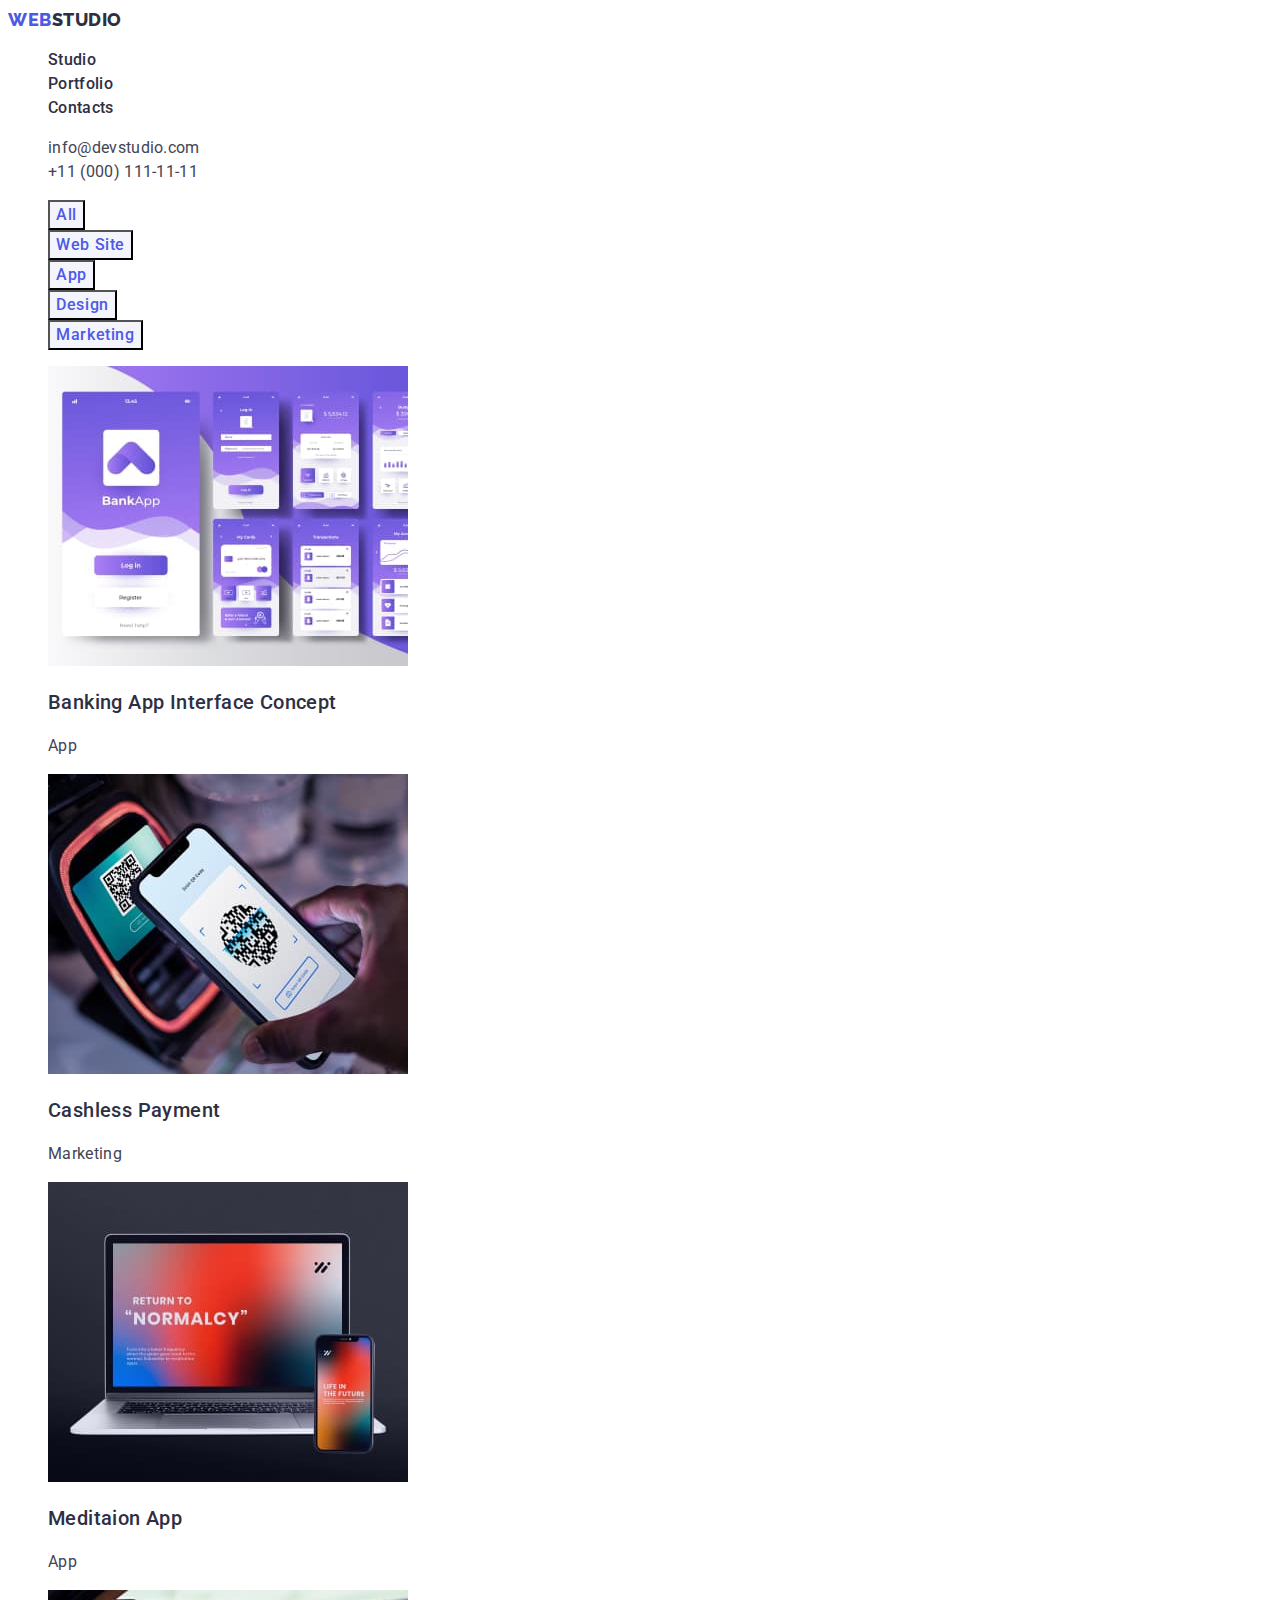
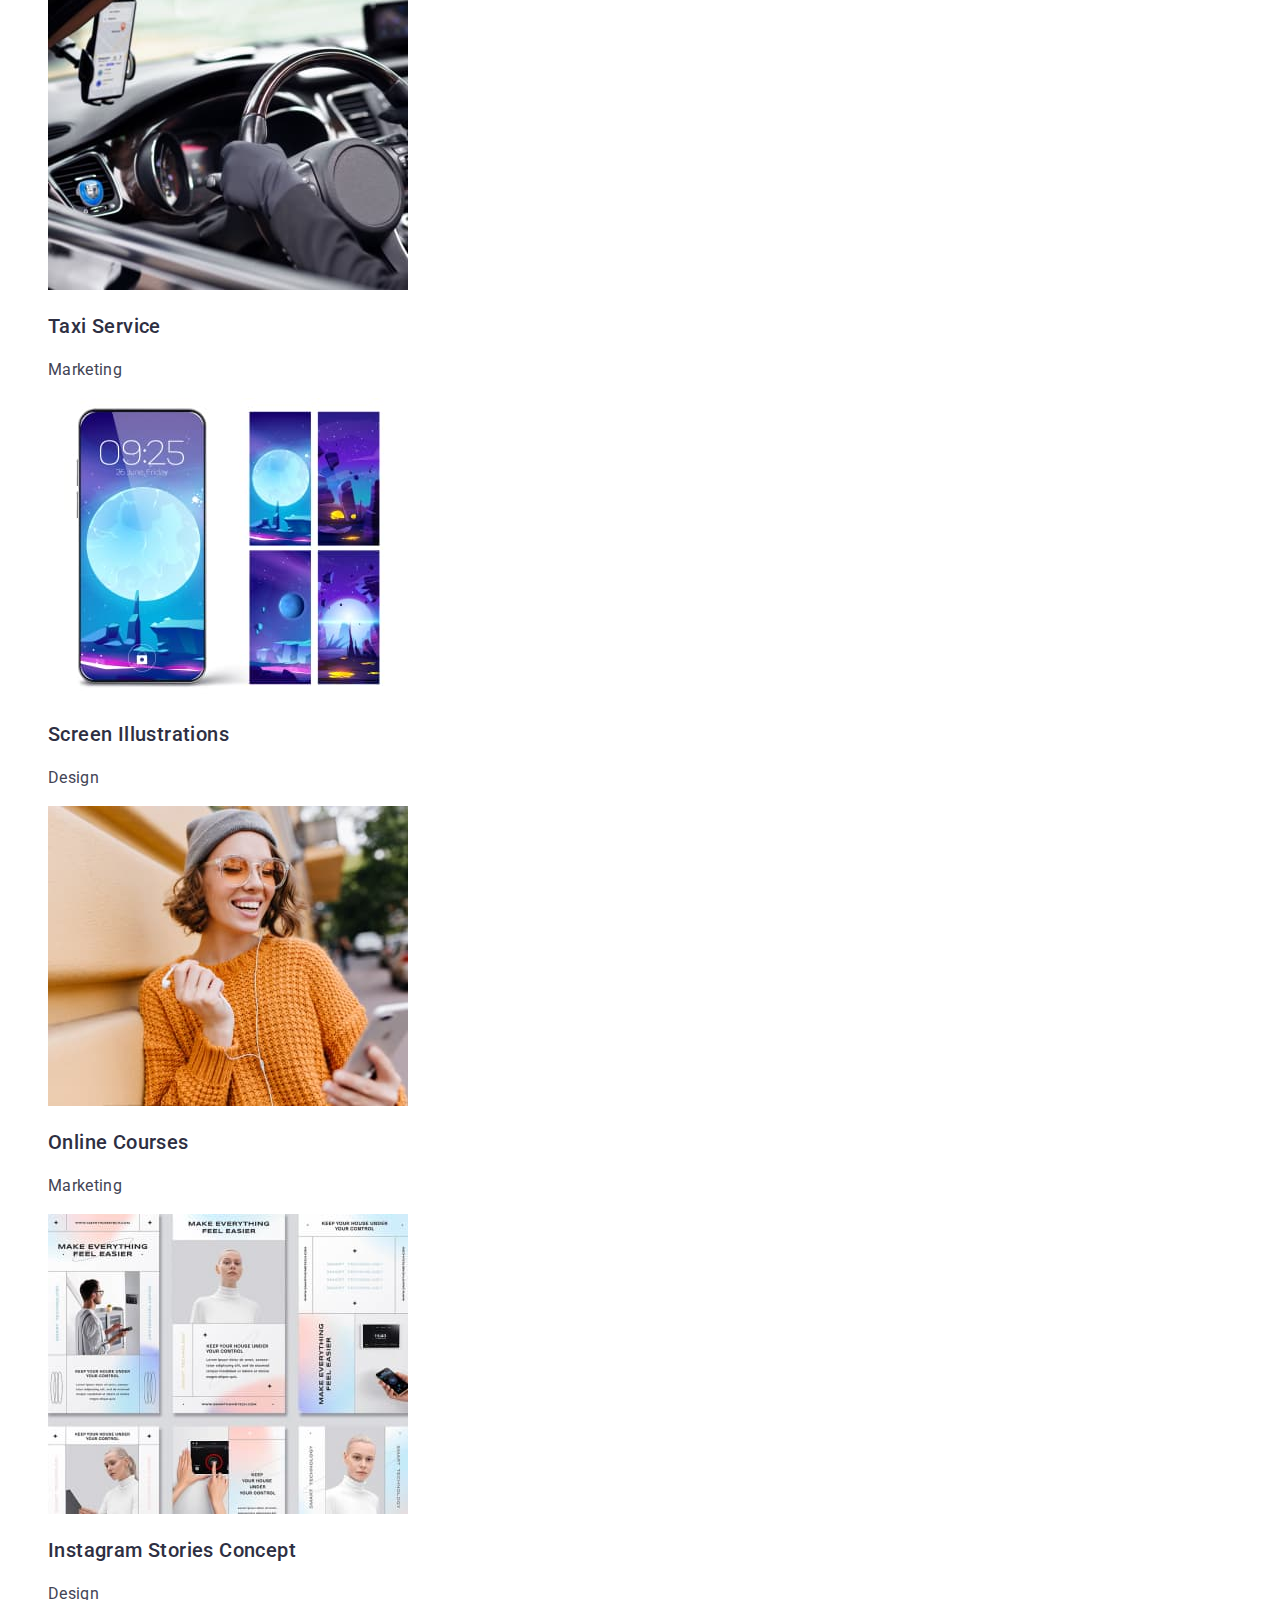
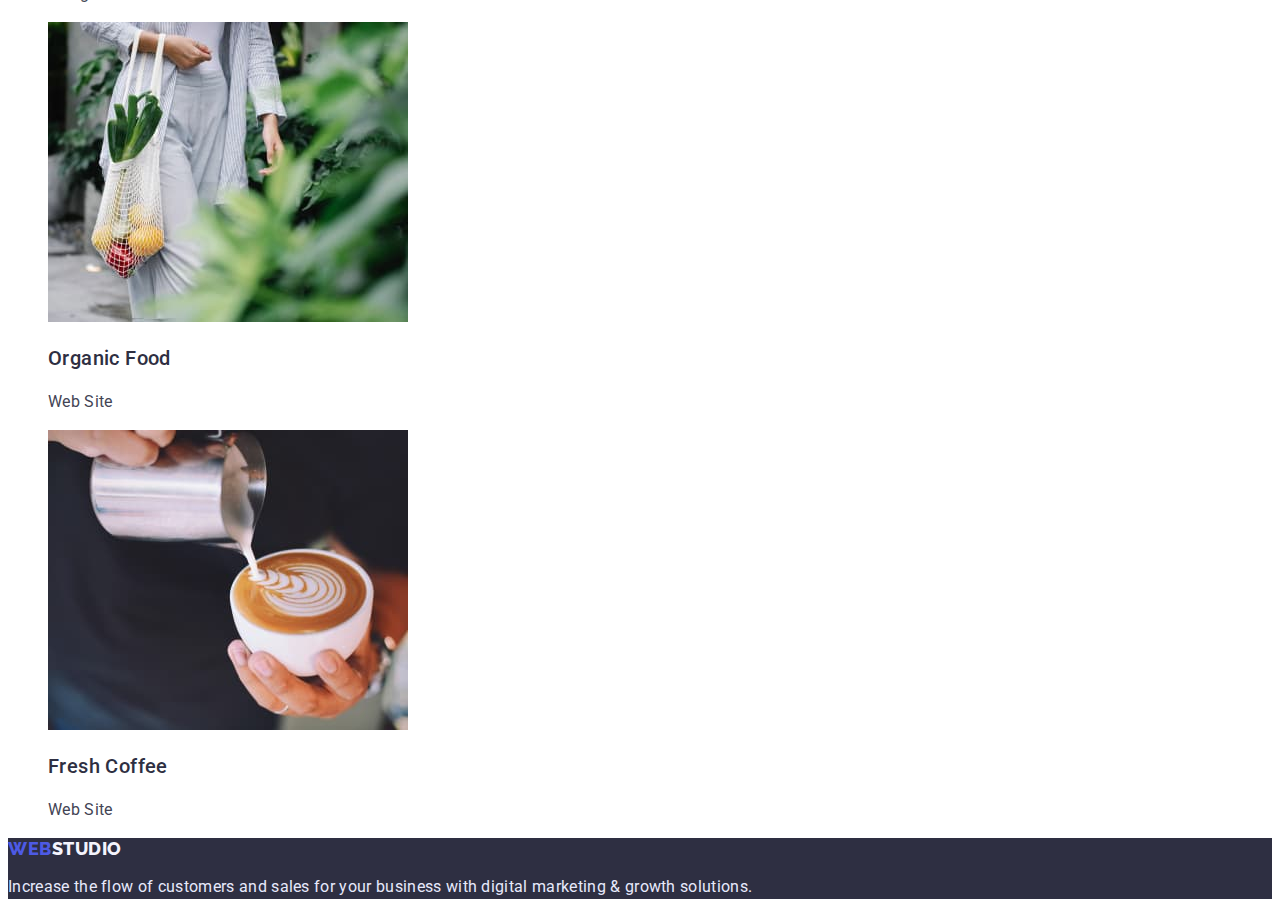
==== portfolio.html @ 7d14fdac "Initial commit" ====
<!DOCTYPE html>
<html lang="en">
  <head>
    <meta charset="UTF-8" />
    <meta http-equiv="X-UA-Compatible" content="IE=edge" />
    <meta name="viewport" content="width=device-width, initial-scale=1.0" />
    <title>Portfolio</title>
    <link rel="preconnect" href="https://fonts.googleapis.com" />
    <link rel="preconnect" href="https://fonts.gstatic.com" crossorigin />
    <link
      href="https://fonts.googleapis.com/css2?family=Raleway:wght@800&family=Roboto:wght@400;500;700&display=swap"
      rel="stylesheet"
    />
    <link rel="stylesheet" href="./css/styles.css" />
  </head>
  <body>
    <header class="header">
      <nav class="header-navigation">
        <a href="./index.html" class="header-logo link">
          Web <span>Studio</span></a
        >
        <ul class="header-list list">
          <li class="header-item">
            <a href="index.html" class="header-link link">Studio</a>
          </li>
          <li class="header-item">
            <a href="portfolio.html" class="header-link link">Portfolio</a>
          </li>
          <li class="header-item">
            <a href="" class="header-link link">Contacts</a>
          </li>
        </ul>
      </nav>
      <address class="header-addres">
        <ul class="header-list list">
          <li>
            <a href="mailto:info@devstudio.com" class="header-mail link"
              >info@devstudio.com</a
            >
          </li>
          <li>
            <a href="tel:+110001111111" class="header-tel link"
              >+11 (000) 111-11-11</a
            >
          </li>
        </ul>
      </address>
    </header>
    <main>
      <!-- Portfolio Section first -->
      <section class="portfolio-section-first">
        <h1 class="portfolio-menu visually-hidden">Menu</h1>
        <ul class="portfolio-section-first-list list">
          <li><button type="button" class="portfolio-btn">All</button></li>
          <li><button type="button" class="portfolio-btn">Web Site</button></li>
          <li><button type="button" class="portfolio-btn">App</button></li>
          <li><button type="button" class="portfolio-btn">Design</button></li>
          <li>
            <button type="button" class="portfolio-btn">Marketing</button>
          </li>
        </ul>
        <ul class="portfolio-section-second-lisst list">
          <li class="portfolio-section-second-item">
            <a href="" class="portfolio-section-second-link link"
              ><img src="./images/portfolio1.jpg" alt="Sample" width="360" />
              <h3 class="portfolio-section-second-heading">
                Banking App Interface Concept
              </h3>
              <p class="portfolio-section-second-text">App</p>
            </a>
          </li>
          <li class="portfolio-section-second-item">
            <a href="" class="portfolio-section-second-link link"
              ><img src="./images/portfolio2.jpg" alt="Sample" width="360" />
              <h3 class="portfolio-section-second-heading">Cashless Payment</h3>
              <p class="portfolio-section-second-text">Marketing</p>
            </a>
          </li>
          <li class="portfolio-section-second-item">
            <a href="" class="portfolio-section-second-link link"
              ><img src="./images/portfolio3.jpg" alt="Sample" width="360" />
              <h3 class="portfolio-section-second-heading">Meditaion App</h3>
              <p class="portfolio-section-second-text">App</p>
            </a>
          </li>
          <li class="portfolio-section-second-item">
            <a href="" class="portfolio-section-second-link link"
              ><img src="./images/portfolio4.jpg" alt="Sample" width="360" />
              <h3 class="portfolio-section-second-heading">Taxi Service</h3>
              <p class="portfolio-section-second-text">Marketing</p>
            </a>
          </li>
          <li class="portfolio-section-second-item">
            <a href="" class="portfolio-section-second-link link"
              ><img src="./images/portfolio5.jpg" alt="Sample" width="360" />
              <h3 class="portfolio-section-second-heading">
                Screen Illustrations
              </h3>
              <p class="portfolio-section-second-text">Design</p>
            </a>
          </li>
          <li class="portfolio-section-second-item">
            <a href="" class="portfolio-section-second-link link"
              ><img src="./images/portfolio6.jpg" alt="Sample" width="360" />
              <h3 class="portfolio-section-second-heading">Online Courses</h3>
              <p class="portfolio-section-second-text">Marketing</p>
            </a>
          </li>
          <li class="portfolio-section-second-item">
            <a href="" class="portfolio-section-second-link link"
              ><img src="./images/portfolio7.jpg" alt="Sample" width="360" />
              <h3 class="portfolio-section-second-heading">
                Instagram Stories Concept
              </h3>
              <p class="portfolio-section-second-text">Design</p>
            </a>
          </li>
          <li class="portfolio-section-second-item">
            <a href="" class="portfolio-section-second-link link"
              ><img src="./images/portfolio8.jpg" alt="Sample" width="360" />
              <h3 class="portfolio-section-second-heading">Organic Food</h3>
              <p class="portfolio-section-second-text">Web Site</p>
            </a>
          </li>
          <li class="portfolio-section-second-item">
            <a href="" class="portfolio-section-second-link link"
              ><img src="./images/portfolio9.jpg" alt="Sample" width="360" />
              <h3 class="portfolio-section-second-heading">Fresh Coffee</h3>
              <p class="portfolio-section-second-text">Web Site</p>
            </a>
          </li>
        </ul>
      </section>
    </main>
    <footer class="footer">
      <a href="./index.html" class="footer-logo link"
        >Web <span>Studio</span></a
      >
      <p class="footer-text">
        Increase the flow of customers and sales for your business with digital
        marketing & growth solutions.
      </p>
    </footer>
  </body>
</html>
---- css/styles.css ----
:root {
  --main-title-color: #fff;
  --secondary-title-color: #2e2f42;
  --main-text-color: #434455;
  --main-backgrounds-color: #2e2f42;
  --secondary-backgrounds-color: #f4f4fd;
}

body {
  font-family: "Roboto", sans-serif;
  background-color: #ffffff;
  color: #2e2f42;
}

.list {
  list-style: none;
}

.link {
  text-decoration: none;
}

.visually-hidden {
  position: absolute;
  width: 1px;
  height: 1px;
  margin: -1px;
  border: 0;
  padding: 0;

  white-space: nowrap;
  clip-path: inset(100%);
  clip: rect(0 0 0 0);
  overflow: hidden;
}
/* Header */
.header-logo {
  font-family: "Raleway", sans-serif;
  font-style: normal;
  font-weight: 800;
  font-size: 18px;
  line-height: 1.33;
  display: flex;
  align-items: center;
  letter-spacing: 0.03em;
  text-transform: uppercase;
  color: #4d5ae5;
}
.header-logo span {
  color: #2e2f42;
}
.header-link {
  font-weight: 500;
  font-size: 16px;
  line-height: 1.5;
  letter-spacing: 0.02em;
  color: #2e2f42;
}
.header-link:hover,
.header-link:focus {
  color: #4d5ae5;
}

.header-mail {
  font-style: normal;
  font-weight: 400;
  font-size: 16px;
  line-height: 1.5;
  letter-spacing: 0.02em;
  color: #434455;
}
.header-tel {
  font-style: normal;
  font-weight: 400;
  font-size: 16px;
  line-height: 1.5;
  letter-spacing: 0.02em;
  color: #434455;
}

.header-mail:hover,
.header-mail:focus {
  color: #4d5ae5;
}

.header-tel:hover,
.header-tel:focus {
  color: #4d5ae5;
}

/* Header */

/* Hero section */
.hero {
  background: var(--main-backgrounds-color);
}
.hero-title {
  font-size: 56px;
  line-height: 1.07;
  letter-spacing: 0.02em;
  color: var(--main-title-color);
}
.hero-btn {
  font-family: inherit;
  font-weight: 500;
  font-size: 16px;
  line-height: 1.5;
  display: flex;
  align-items: center;
  letter-spacing: 0.04em;
  color: #ffffff;
  background: #4d5ae5;
  cursor: pointer;
}

.hero-btn:hover,
.hero-btn:focus {
  color: #4d5ae5;
  background: #f4f4fd;
}
/* Hero section */

/* Section first */
.section-first-heading {
  font-weight: 500;
  font-size: 20px;
  line-height: 1.2;
  letter-spacing: 0.02em;
  color: var(--secondary-title-color);
}
.section-first-text {
  font-weight: 400;
  font-size: 16px;
  line-height: 1.2;
  letter-spacing: 0.02em;
  color: var(--main-text-color);
}

/* Section-first */

/* Section second */
.section-second-tittle {
  font-size: 36px;
  line-height: 1.11;
  letter-spacing: 0.02em;
  text-transform: capitalize;
  color: var(--secondary-title-color);
}

/* Section second */

/* Section third */
.section-third {
  background: var(--secondary-backgrounds-color);
}
.section-third-tittle {
  font-size: 36px;
  line-height: 1.11;
  letter-spacing: 0.02em;
  text-transform: capitalize;
  color: var(--secondary-title-color);
}

.section-third-heading {
  font-weight: 500;
  font-size: 20px;
  line-height: 1.2;
  letter-spacing: 0.02em;
}
.section-third-text {
  font-weight: 400;
  font-size: 16px;
  line-height: 1.5;
  letter-spacing: 0.02em;
  color: var(--main-text-color);
}
/* Section third */

/* footer */
.footer {
  background: #2e2f42;
}
.footer-logo {
  font-family: "Raleway", sans-serif;
  font-weight: 800;
  font-size: 18px;
  line-height: 1.17;
  display: flex;
  align-items: center;
  letter-spacing: 0.03em;
  text-transform: uppercase;
  color: #4d5ae5;
}
.footer-logo span {
  color: #f4f4fd;
}
.footer-text {
  font-weight: 400;
  font-size: 16px;
  line-height: 1.5;
  letter-spacing: 0.02em;
  color: #e7e9fc;
}
/* footer */

/* Portfolio */

/*  Prt Section 1 */
.portfolio-btn {
  font-family: inherit;
  font-style: normal;
  font-weight: 500;
  font-size: 16px;
  line-height: 1.5;
  display: flex;
  align-items: center;
  text-align: center;
  letter-spacing: 0.04em;
  color: #4d5ae5;
  background: #f4f4fd;
  cursor: pointer;
}

.portfolio-btn:hover,
.portfolio-btn:focus {
  background-color: #4d5ae5;
  color: #ffffff;
}

/* Prt Section second */
.portfolio-section-second-heading {
  font-weight: 500;
  font-size: 20px;
  line-height: 1.2;
  letter-spacing: 0.02em;
  color: var(--secondary-title-color);
}
.portfolio-section-second-text {
  font-weight: 400;
  font-size: 16px;
  line-height: 1.5;
  letter-spacing: 0.02em;
  color: var(--main-text-color);
}
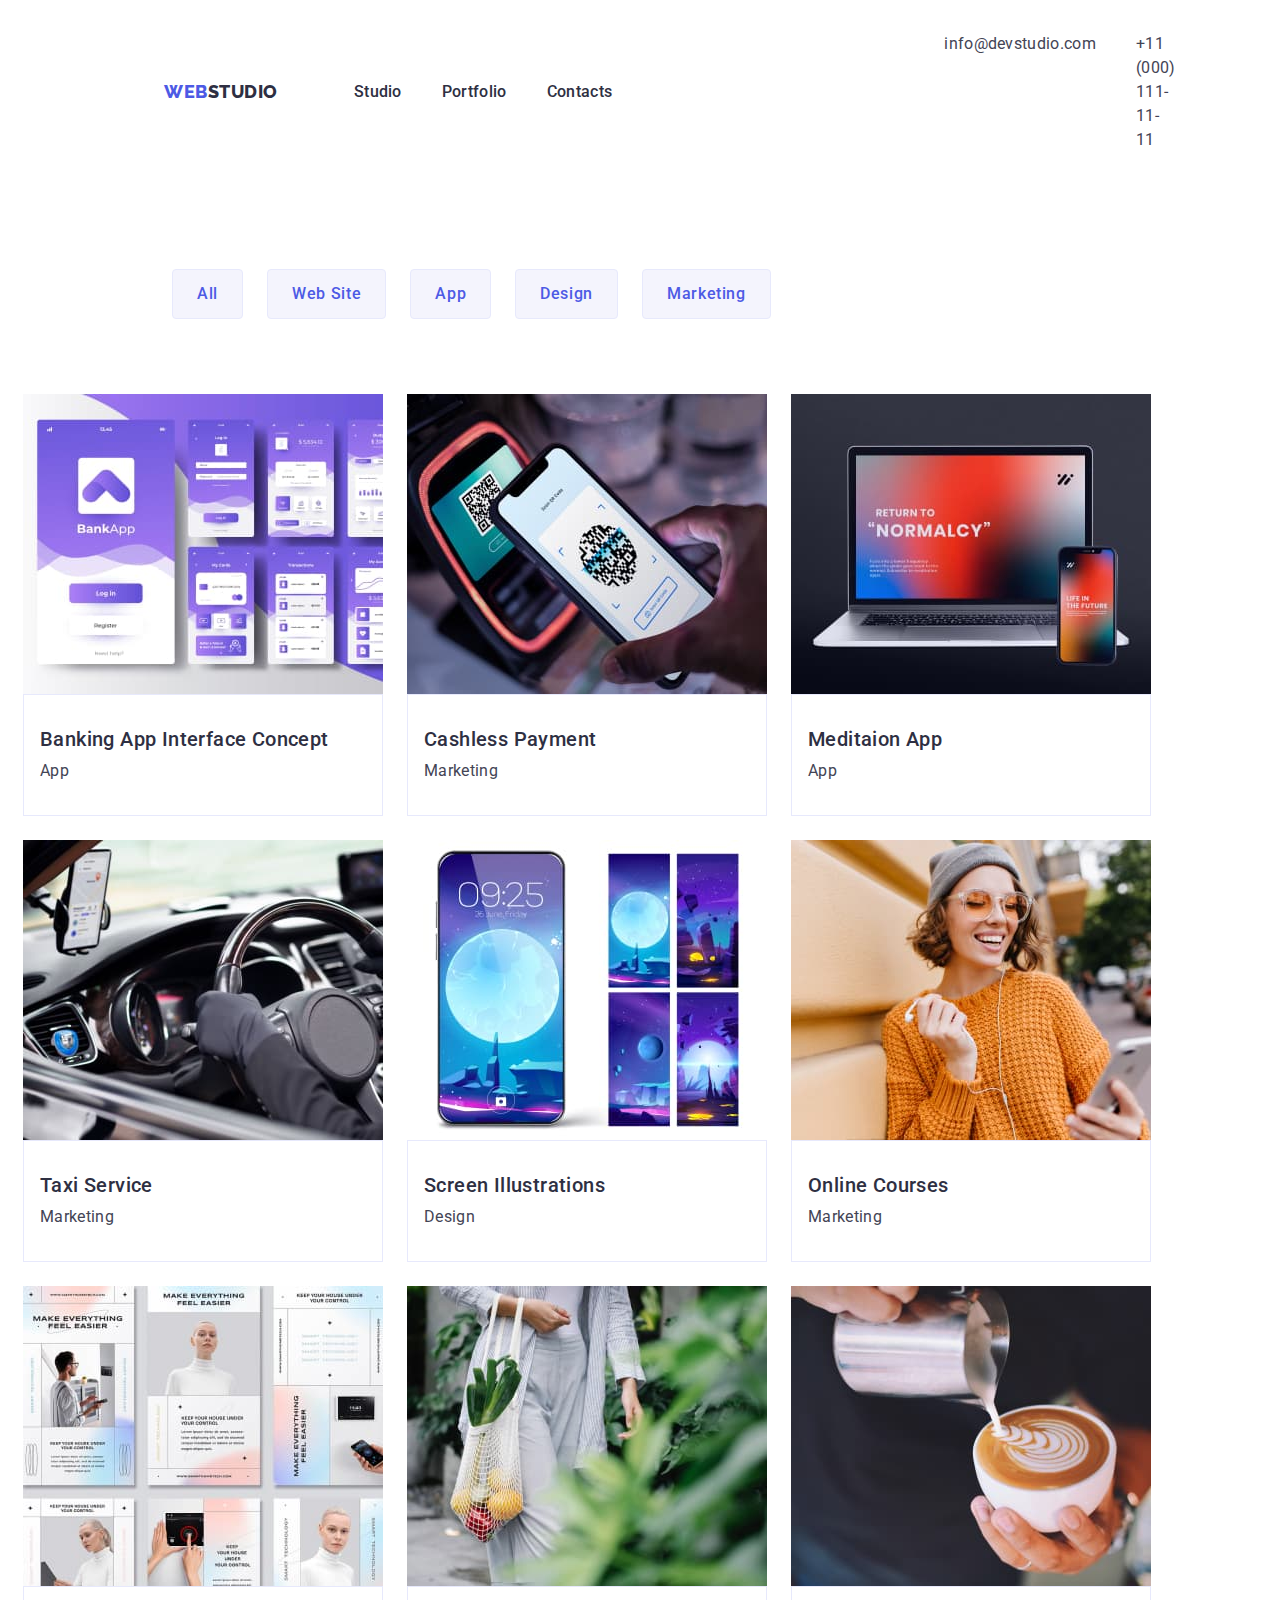
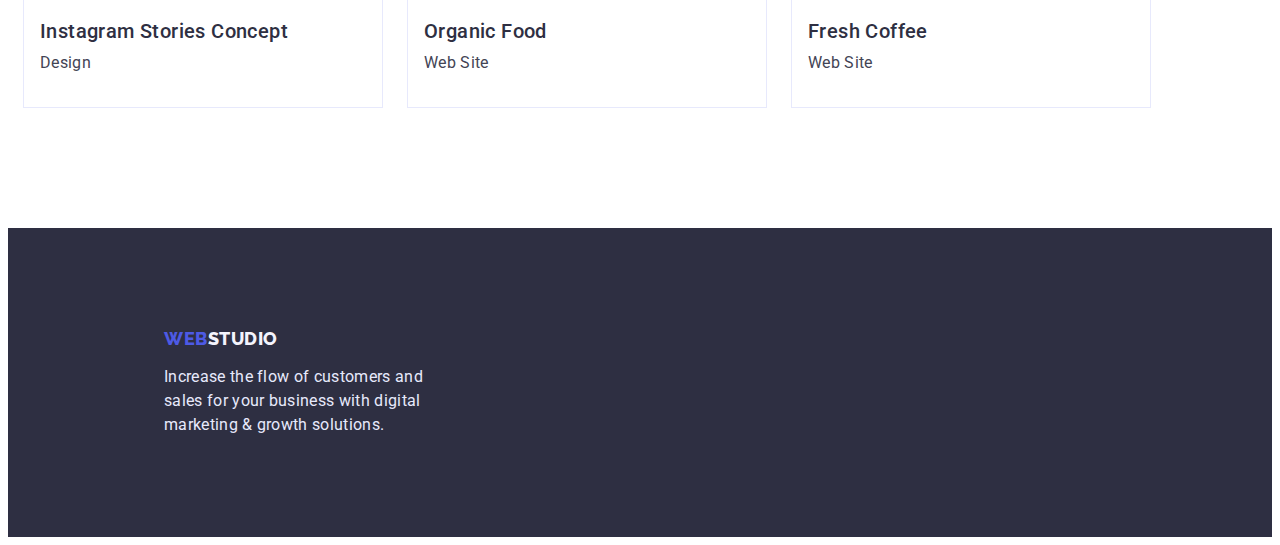
==== commit 2ca5fc7b: "upd" ====
--- a/portfolio.html
+++ b/portfolio.html
@@ -15,131 +15,211 @@
   </head>
   <body>
     <header class="header">
-      <nav class="header-navigation">
-        <a href="./index.html" class="header-logo link">
-          Web <span>Studio</span></a
-        >
-        <ul class="header-list list">
-          <li class="header-item">
-            <a href="index.html" class="header-link link">Studio</a>
-          </li>
-          <li class="header-item">
-            <a href="portfolio.html" class="header-link link">Portfolio</a>
-          </li>
-          <li class="header-item">
-            <a href="" class="header-link link">Contacts</a>
-          </li>
-        </ul>
-      </nav>
-      <address class="header-addres">
-        <ul class="header-list list">
-          <li>
-            <a href="mailto:info@devstudio.com" class="header-mail link"
-              >info@devstudio.com</a
-            >
-          </li>
-          <li>
-            <a href="tel:+110001111111" class="header-tel link"
-              >+11 (000) 111-11-11</a
-            >
-          </li>
-        </ul>
-      </address>
+      <div class="container header-container">
+        <nav class="header-navigation">
+          <a href="./index.html" class="header-logo link">
+            Web <span>Studio</span></a
+          >
+          <ul class="header-list list">
+            <li class="header-item">
+              <a href="index.html" class="header-link link">Studio</a>
+            </li>
+            <li class="header-item">
+              <a href="portfolio.html" class="header-link link">Portfolio</a>
+            </li>
+            <li class="header-item">
+              <a href="" class="header-link link">Contacts</a>
+            </li>
+          </ul>
+        </nav>
+        <address class="header-addres">
+          <ul class="header-list list">
+            <li>
+              <a href="mailto:info@devstudio.com" class="header-mail link"
+                >info@devstudio.com</a
+              >
+            </li>
+            <li>
+              <a href="tel:+110001111111" class="header-tel link"
+                >+11 (000) 111-11-11</a
+              >
+            </li>
+          </ul>
+        </address>
+      </div>
     </header>
     <main>
       <!-- Portfolio Section first -->
       <section class="portfolio-section-first">
-        <h1 class="portfolio-menu visually-hidden">Menu</h1>
-        <ul class="portfolio-section-first-list list">
-          <li><button type="button" class="portfolio-btn">All</button></li>
-          <li><button type="button" class="portfolio-btn">Web Site</button></li>
-          <li><button type="button" class="portfolio-btn">App</button></li>
-          <li><button type="button" class="portfolio-btn">Design</button></li>
-          <li>
-            <button type="button" class="portfolio-btn">Marketing</button>
-          </li>
-        </ul>
-        <ul class="portfolio-section-second-lisst list">
-          <li class="portfolio-section-second-item">
-            <a href="" class="portfolio-section-second-link link"
-              ><img src="./images/portfolio1.jpg" alt="Sample" width="360" />
-              <h3 class="portfolio-section-second-heading">
-                Banking App Interface Concept
-              </h3>
-              <p class="portfolio-section-second-text">App</p>
-            </a>
-          </li>
-          <li class="portfolio-section-second-item">
-            <a href="" class="portfolio-section-second-link link"
-              ><img src="./images/portfolio2.jpg" alt="Sample" width="360" />
-              <h3 class="portfolio-section-second-heading">Cashless Payment</h3>
-              <p class="portfolio-section-second-text">Marketing</p>
-            </a>
-          </li>
-          <li class="portfolio-section-second-item">
-            <a href="" class="portfolio-section-second-link link"
-              ><img src="./images/portfolio3.jpg" alt="Sample" width="360" />
-              <h3 class="portfolio-section-second-heading">Meditaion App</h3>
-              <p class="portfolio-section-second-text">App</p>
-            </a>
-          </li>
-          <li class="portfolio-section-second-item">
-            <a href="" class="portfolio-section-second-link link"
-              ><img src="./images/portfolio4.jpg" alt="Sample" width="360" />
-              <h3 class="portfolio-section-second-heading">Taxi Service</h3>
-              <p class="portfolio-section-second-text">Marketing</p>
-            </a>
-          </li>
-          <li class="portfolio-section-second-item">
-            <a href="" class="portfolio-section-second-link link"
-              ><img src="./images/portfolio5.jpg" alt="Sample" width="360" />
-              <h3 class="portfolio-section-second-heading">
-                Screen Illustrations
-              </h3>
-              <p class="portfolio-section-second-text">Design</p>
-            </a>
-          </li>
-          <li class="portfolio-section-second-item">
-            <a href="" class="portfolio-section-second-link link"
-              ><img src="./images/portfolio6.jpg" alt="Sample" width="360" />
-              <h3 class="portfolio-section-second-heading">Online Courses</h3>
-              <p class="portfolio-section-second-text">Marketing</p>
-            </a>
-          </li>
-          <li class="portfolio-section-second-item">
-            <a href="" class="portfolio-section-second-link link"
-              ><img src="./images/portfolio7.jpg" alt="Sample" width="360" />
-              <h3 class="portfolio-section-second-heading">
-                Instagram Stories Concept
-              </h3>
-              <p class="portfolio-section-second-text">Design</p>
-            </a>
-          </li>
-          <li class="portfolio-section-second-item">
-            <a href="" class="portfolio-section-second-link link"
-              ><img src="./images/portfolio8.jpg" alt="Sample" width="360" />
-              <h3 class="portfolio-section-second-heading">Organic Food</h3>
-              <p class="portfolio-section-second-text">Web Site</p>
-            </a>
-          </li>
-          <li class="portfolio-section-second-item">
-            <a href="" class="portfolio-section-second-link link"
-              ><img src="./images/portfolio9.jpg" alt="Sample" width="360" />
-              <h3 class="portfolio-section-second-heading">Fresh Coffee</h3>
-              <p class="portfolio-section-second-text">Web Site</p>
-            </a>
-          </li>
-        </ul>
+        <div class="container prt-section-first-container">
+          <h1 class="portfolio-menu visually-hidden">Menu</h1>
+          <ul class="portfolio-section-first-list list">
+            <div class="prtsf-container">
+              <li><button type="button" class="portfolio-btn">All</button></li>
+              <li>
+                <button type="button" class="portfolio-btn">Web Site</button>
+              </li>
+              <li><button type="button" class="portfolio-btn">App</button></li>
+              <li>
+                <button type="button" class="portfolio-btn">Design</button>
+              </li>
+              <li>
+                <button type="button" class="portfolio-btn">Marketing</button>
+              </li>
+            </div>
+          </ul>
+          <ul class="portfolio-section-second-lisst list">
+            <div class="prtss-container">
+              <li class="portfolio-section-second-item">
+                <a href="" class="portfolio-section-second-link link"
+                  ><img
+                    src="./images/portfolio1.jpg"
+                    alt="Sample"
+                    width="360"
+                  />
+                  <div class="portfolio-section-second-content">
+                    <h3 class="portfolio-section-second-heading">
+                      Banking App Interface Concept
+                    </h3>
+                    <p class="portfolio-section-second-text">App</p>
+                  </div>
+                </a>
+              </li>
+              <li class="portfolio-section-second-item">
+                <a href="" class="portfolio-section-second-link link"
+                  ><img
+                    src="./images/portfolio2.jpg"
+                    alt="Sample"
+                    width="360"
+                  />
+                  <div class="portfolio-section-second-content">
+                    <h3 class="portfolio-section-second-heading">
+                      Cashless Payment
+                    </h3>
+                    <p class="portfolio-section-second-text">Marketing</p>
+                  </div>
+                </a>
+              </li>
+              <li class="portfolio-section-second-item">
+                <a href="" class="portfolio-section-second-link link"
+                  ><img
+                    src="./images/portfolio3.jpg"
+                    alt="Sample"
+                    width="360"
+                  />
+                  <div class="portfolio-section-second-content">
+                    <h3 class="portfolio-section-second-heading">
+                      Meditaion App
+                    </h3>
+                    <p class="portfolio-section-second-text">App</p>
+                  </div>
+                </a>
+              </li>
+              <li class="portfolio-section-second-item">
+                <a href="" class="portfolio-section-second-link link"
+                  ><img
+                    src="./images/portfolio4.jpg"
+                    alt="Sample"
+                    width="360"
+                  />
+                  <div class="portfolio-section-second-content">
+                    <h3 class="portfolio-section-second-heading">
+                      Taxi Service
+                    </h3>
+                    <p class="portfolio-section-second-text">Marketing</p>
+                  </div>
+                </a>
+              </li>
+              <li class="portfolio-section-second-item">
+                <a href="" class="portfolio-section-second-link link"
+                  ><img
+                    src="./images/portfolio5.jpg"
+                    alt="Sample"
+                    width="360"
+                  />
+                  <div class="portfolio-section-second-content">
+                    <h3 class="portfolio-section-second-heading">
+                      Screen Illustrations
+                    </h3>
+                    <p class="portfolio-section-second-text">Design</p>
+                  </div>
+                </a>
+              </li>
+              <li class="portfolio-section-second-item">
+                <a href="" class="portfolio-section-second-link link"
+                  ><img
+                    src="./images/portfolio6.jpg"
+                    alt="Sample"
+                    width="360"
+                  />
+                  <div class="portfolio-section-second-content">
+                    <h3 class="portfolio-section-second-heading">
+                      Online Courses
+                    </h3>
+                    <p class="portfolio-section-second-text">Marketing</p>
+                  </div>
+                </a>
+              </li>
+              <li class="portfolio-section-second-item">
+                <a href="" class="portfolio-section-second-link link"
+                  ><img
+                    src="./images/portfolio7.jpg"
+                    alt="Sample"
+                    width="360"
+                  />
+                  <div class="portfolio-section-second-content">
+                    <h3 class="portfolio-section-second-heading">
+                      Instagram Stories Concept
+                    </h3>
+                    <p class="portfolio-section-second-text">Design</p>
+                  </div>
+                </a>
+              </li>
+              <li class="portfolio-section-second-item">
+                <a href="" class="portfolio-section-second-link link"
+                  ><img
+                    src="./images/portfolio8.jpg"
+                    alt="Sample"
+                    width="360"
+                  />
+                  <div class="portfolio-section-second-content">
+                    <h3 class="portfolio-section-second-heading">
+                      Organic Food
+                    </h3>
+                    <p class="portfolio-section-second-text">Web Site</p>
+                  </div>
+                </a>
+              </li>
+              <li class="portfolio-section-second-item">
+                <a href="" class="portfolio-section-second-link link"
+                  ><img
+                    src="./images/portfolio9.jpg"
+                    alt="Sample"
+                    width="360"
+                  />
+                  <div class="portfolio-section-second-content">
+                    <h3 class="portfolio-section-second-heading">
+                      Fresh Coffee
+                    </h3>
+                    <p class="portfolio-section-second-text">Web Site</p>
+                  </div>
+                </a>
+              </li>
+            </div>
+          </ul>
+        </div>
       </section>
     </main>
     <footer class="footer">
-      <a href="./index.html" class="footer-logo link"
-        >Web <span>Studio</span></a
-      >
-      <p class="footer-text">
-        Increase the flow of customers and sales for your business with digital
-        marketing & growth solutions.
-      </p>
+      <div class="container footer-container">
+        <a href="./index.html" class="footer-logo link"
+          >Web <span>Studio</span></a
+        >
+        <p class="footer-text">
+          Increase the flow of customers and sales for your business with
+          digital marketing & growth solutions.
+        </p>
+      </div>
     </footer>
   </body>
 </html>
--- a/css/styles.css
+++ b/css/styles.css
@@ -4,12 +4,39 @@
   --main-text-color: #434455;
   --main-backgrounds-color: #2e2f42;
   --secondary-backgrounds-color: #f4f4fd;
+  --basic-margin-text: 8px;
+}
+
+h1,
+h2,
+h3,
+h4,
+h5,
+h6,
+p {
+  margin: 0;
+}
+
+ul {
+  margin: 0;
+  padding: 0;
+}
+
+img {
+  display: block;
 }
 
 body {
   font-family: "Roboto", sans-serif;
   background-color: #ffffff;
   color: #2e2f42;
+}
+
+.container {
+  max-width: 1470px;
+  margin: 0 auto;
+  padding-left: 15px;
+  padding-right: 15px;
 }
 
 .list {
@@ -34,6 +61,21 @@
   overflow: hidden;
 }
 /* Header */
+.header {
+  padding: 24px 0;
+}
+
+.header-navigation {
+  display: flex;
+  flex-direction: row;
+}
+
+.header-list {
+  display: flex;
+  flex-direction: row;
+  gap: 40px;
+}
+
 .header-logo {
   font-family: "Raleway", sans-serif;
   font-style: normal;
@@ -45,6 +87,7 @@
   letter-spacing: 0.03em;
   text-transform: uppercase;
   color: #4d5ae5;
+  margin-right: 76px;
 }
 .header-logo span {
   color: #2e2f42;
@@ -61,6 +104,12 @@
   color: #4d5ae5;
 }
 
+.header-container {
+  display: flex;
+  align-items: center;
+  padding: 0 156px;
+}
+
 .header-mail {
   font-style: normal;
   font-weight: 400;
@@ -68,6 +117,8 @@
   line-height: 1.5;
   letter-spacing: 0.02em;
   color: #434455;
+  margin-left: 332px;
+  margin-right: 0px;
 }
 .header-tel {
   font-style: normal;
@@ -93,24 +144,35 @@
 /* Hero section */
 .hero {
   background: var(--main-backgrounds-color);
-}
+  padding: 188px 472px 292px 472px;
+}
+
 .hero-title {
   font-size: 56px;
   line-height: 1.07;
   letter-spacing: 0.02em;
   color: var(--main-title-color);
-}
+  margin: 48px auto;
+  width: 496px;
+  display: block;
+}
+
 .hero-btn {
+  min-width: 169px;
   font-family: inherit;
   font-weight: 500;
   font-size: 16px;
   line-height: 1.5;
-  display: flex;
+  display: block;
+  margin: 0 auto;
   align-items: center;
   letter-spacing: 0.04em;
   color: #ffffff;
   background: #4d5ae5;
   cursor: pointer;
+  border: 1px solid #4d5ae5;
+  border-radius: 4px;
+  padding: 16px 32px;
 }
 
 .hero-btn:hover,
@@ -121,12 +183,22 @@
 /* Hero section */
 
 /* Section first */
+.section-first {
+  padding-top: 120px;
+  padding-bottom: 120px;
+}
+.section-first-list {
+  display: flex;
+  justify-content: center;
+  gap: 24px;
+}
 .section-first-heading {
   font-weight: 500;
   font-size: 20px;
   line-height: 1.2;
   letter-spacing: 0.02em;
   color: var(--secondary-title-color);
+  margin-bottom: var(--basic-margin-text);
 }
 .section-first-text {
   font-weight: 400;
@@ -134,17 +206,30 @@
   line-height: 1.2;
   letter-spacing: 0.02em;
   color: var(--main-text-color);
+  width: 264px;
 }
 
 /* Section-first */
 
 /* Section second */
+.section-second {
+  padding-bottom: 120px;
+}
 .section-second-tittle {
   font-size: 36px;
   line-height: 1.11;
   letter-spacing: 0.02em;
   text-transform: capitalize;
   color: var(--secondary-title-color);
+  margin-bottom: 72px;
+  padding-left: 559px;
+}
+
+.section-second-list {
+  display: flex;
+  flex-direction: row;
+  gap: 24px;
+  padding-left: 156px;
 }
 
 /* Section second */
@@ -152,6 +237,7 @@
 /* Section third */
 .section-third {
   background: var(--secondary-backgrounds-color);
+  padding: 120px 0;
 }
 .section-third-tittle {
   font-size: 36px;
@@ -159,6 +245,8 @@
   letter-spacing: 0.02em;
   text-transform: capitalize;
   color: var(--secondary-title-color);
+  padding-left: 639px;
+  margin-bottom: 72px;
 }
 
 .section-third-heading {
@@ -166,6 +254,7 @@
   font-size: 20px;
   line-height: 1.2;
   letter-spacing: 0.02em;
+  margin-bottom: var(--basic-margin-text);
 }
 .section-third-text {
   font-weight: 400;
@@ -174,11 +263,32 @@
   letter-spacing: 0.02em;
   color: var(--main-text-color);
 }
+
+.section-third-list {
+  display: flex;
+  flex-direction: row;
+  gap: 24px;
+  padding-left: 156px;
+}
+
+.section-third-container {
+  display: flex;
+  flex-direction: column;
+}
+
+.section-third-item-container {
+  display: flex;
+  flex-direction: column;
+  background-color: var(--main-title-color);
+  padding: 32px 65px;
+}
+
 /* Section third */
 
 /* footer */
 .footer {
   background: #2e2f42;
+  padding: 100px 0px;
 }
 .footer-logo {
   font-family: "Raleway", sans-serif;
@@ -190,6 +300,7 @@
   letter-spacing: 0.03em;
   text-transform: uppercase;
   color: #4d5ae5;
+  margin-bottom: 16px;
 }
 .footer-logo span {
   color: #f4f4fd;
@@ -200,25 +311,45 @@
   line-height: 1.5;
   letter-spacing: 0.02em;
   color: #e7e9fc;
-}
+  width: 264px;
+}
+
+.footer-container {
+  display: flex;
+  flex-direction: column;
+  padding: 0 156px;
+}
+
 /* footer */
 
 /* Portfolio */
 
+.prt-section-first-container {
+  padding-left: -150px;
+}
+
 /*  Prt Section 1 */
+.portfolio-section-first {
+  padding-bottom: 120px;
+}
+
 .portfolio-btn {
   font-family: inherit;
   font-style: normal;
   font-weight: 500;
   font-size: 16px;
   line-height: 1.5;
-  display: flex;
   align-items: center;
   text-align: center;
   letter-spacing: 0.04em;
   color: #4d5ae5;
   background: #f4f4fd;
   cursor: pointer;
+  margin-bottom: 75px;
+  border: 1px solid #e7e9fc;
+  border-radius: 4px;
+  padding: 12px 24px;
+  display: flex;
 }
 
 .portfolio-btn:hover,
@@ -234,6 +365,7 @@
   line-height: 1.2;
   letter-spacing: 0.02em;
   color: var(--secondary-title-color);
+  margin-bottom: 8px;
 }
 .portfolio-section-second-text {
   font-weight: 400;
@@ -242,3 +374,28 @@
   letter-spacing: 0.02em;
   color: var(--main-text-color);
 }
+
+.portfolio-section-second-content {
+  display: flex;
+  flex-direction: column;
+  justify-content: center;
+  background-color: #fff;
+  padding: 32px 16px;
+  border: 1px solid #e7e9fc;
+}
+
+.prtss-container {
+  display: flex;
+  flex-wrap: wrap;
+  gap: 24px;
+}
+
+.prtsf-container {
+  display: flex;
+  flex-direction: row;
+  gap: 24px;
+  justify-content: center;
+  padding-right: 427px;
+  padding-left: 90px;
+  padding-top: 93px;
+}
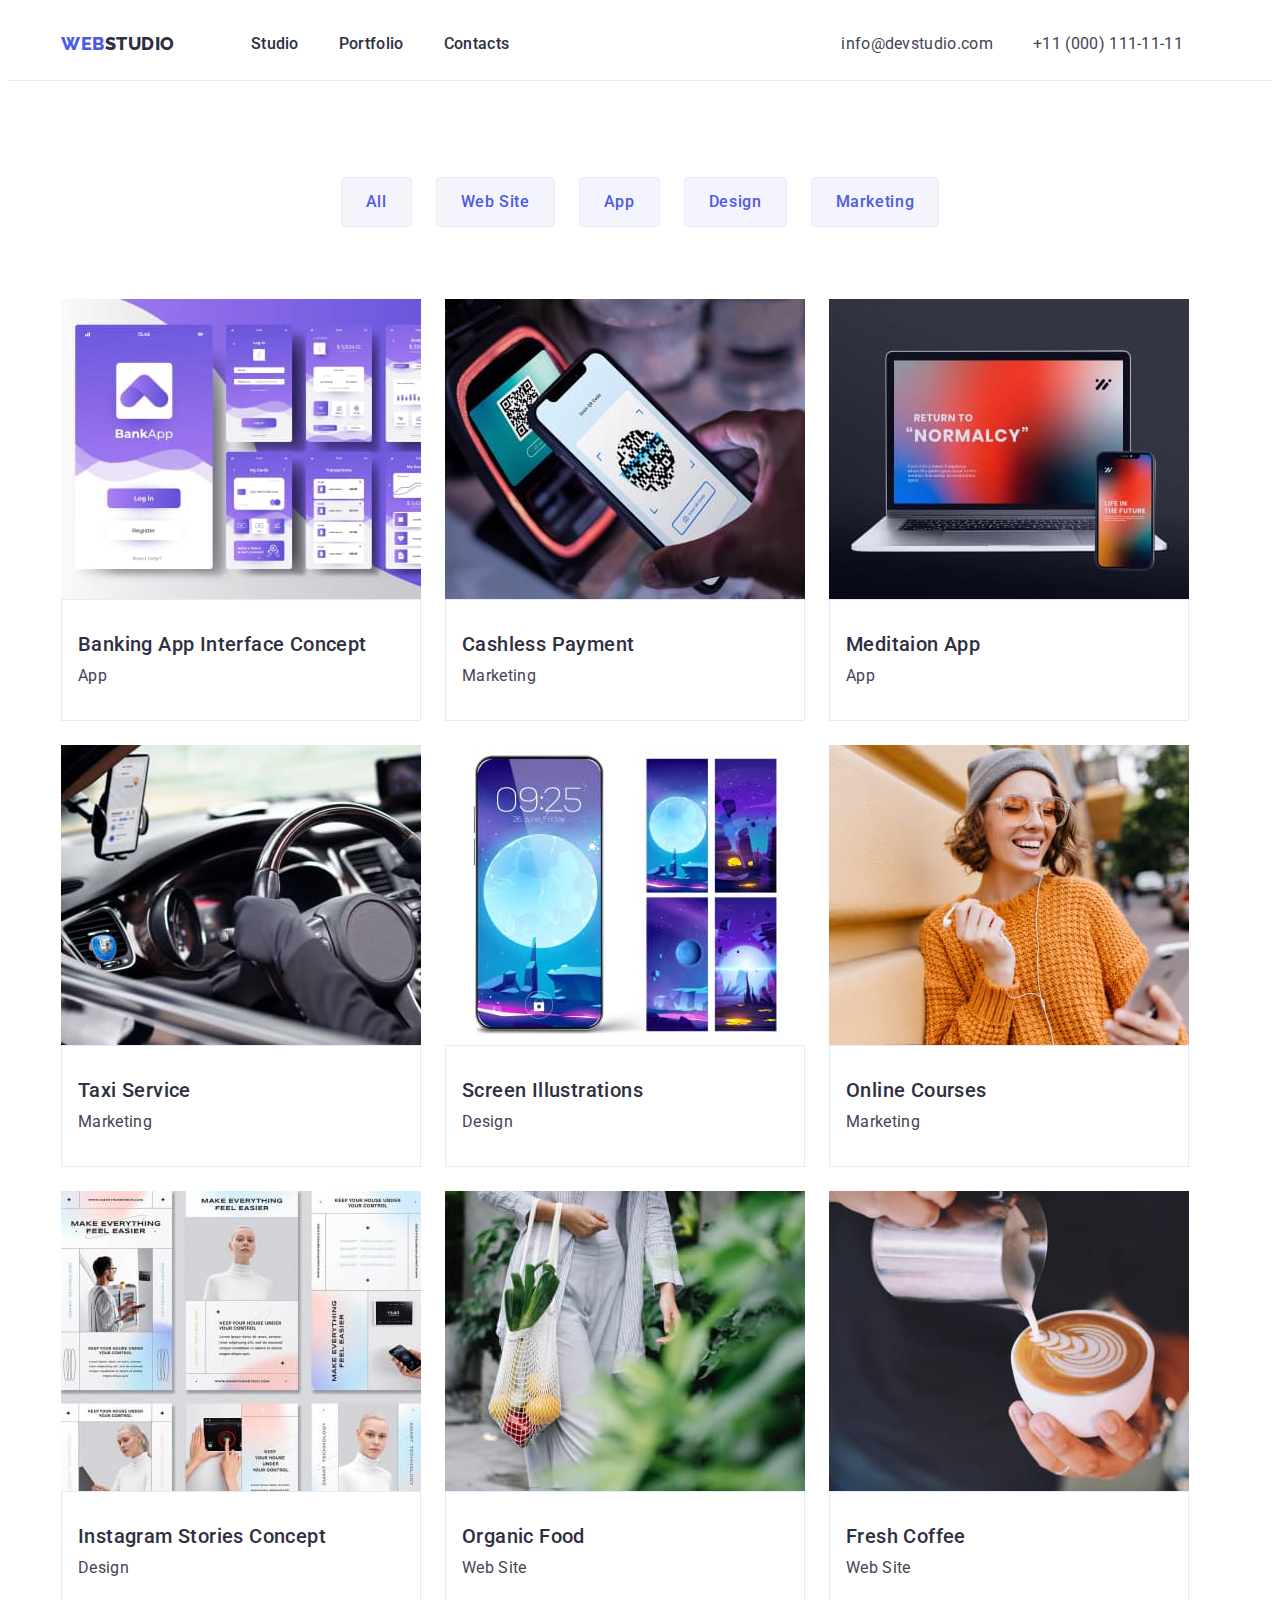
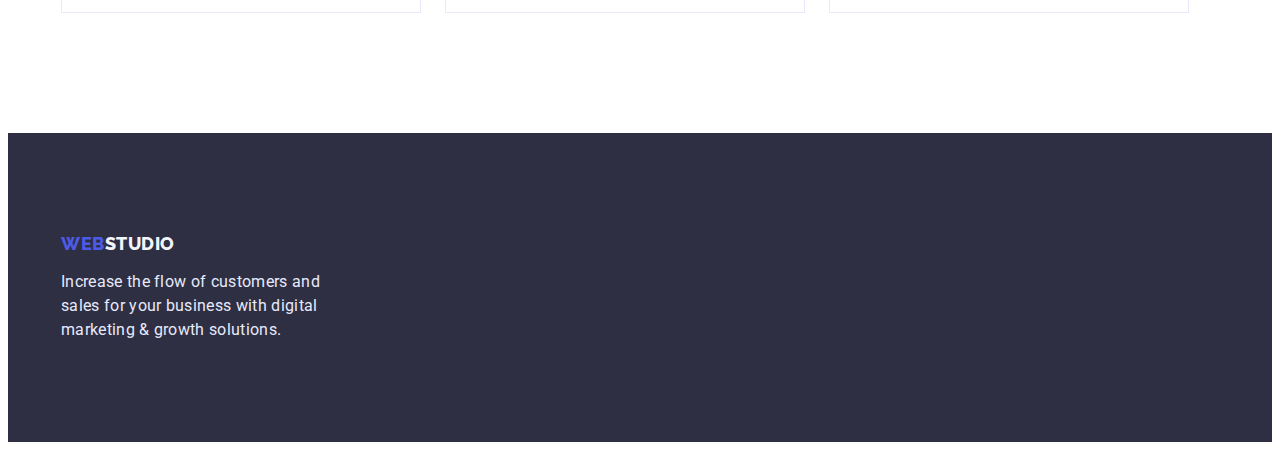
==== commit f1c3c251: "udp" ====
--- a/portfolio.html
+++ b/portfolio.html
@@ -54,158 +54,112 @@
         <div class="container prt-section-first-container">
           <h1 class="portfolio-menu visually-hidden">Menu</h1>
           <ul class="portfolio-section-first-list list">
-            <div class="prtsf-container">
-              <li><button type="button" class="portfolio-btn">All</button></li>
-              <li>
-                <button type="button" class="portfolio-btn">Web Site</button>
-              </li>
-              <li><button type="button" class="portfolio-btn">App</button></li>
-              <li>
-                <button type="button" class="portfolio-btn">Design</button>
-              </li>
-              <li>
-                <button type="button" class="portfolio-btn">Marketing</button>
-              </li>
-            </div>
+            <li><button type="button" class="portfolio-btn">All</button></li>
+            <li>
+              <button type="button" class="portfolio-btn">Web Site</button>
+            </li>
+            <li><button type="button" class="portfolio-btn">App</button></li>
+            <li>
+              <button type="button" class="portfolio-btn">Design</button>
+            </li>
+            <li>
+              <button type="button" class="portfolio-btn">Marketing</button>
+            </li>
           </ul>
           <ul class="portfolio-section-second-lisst list">
-            <div class="prtss-container">
-              <li class="portfolio-section-second-item">
-                <a href="" class="portfolio-section-second-link link"
-                  ><img
-                    src="./images/portfolio1.jpg"
-                    alt="Sample"
-                    width="360"
-                  />
-                  <div class="portfolio-section-second-content">
-                    <h3 class="portfolio-section-second-heading">
-                      Banking App Interface Concept
-                    </h3>
-                    <p class="portfolio-section-second-text">App</p>
-                  </div>
-                </a>
-              </li>
-              <li class="portfolio-section-second-item">
-                <a href="" class="portfolio-section-second-link link"
-                  ><img
-                    src="./images/portfolio2.jpg"
-                    alt="Sample"
-                    width="360"
-                  />
-                  <div class="portfolio-section-second-content">
-                    <h3 class="portfolio-section-second-heading">
-                      Cashless Payment
-                    </h3>
-                    <p class="portfolio-section-second-text">Marketing</p>
-                  </div>
-                </a>
-              </li>
-              <li class="portfolio-section-second-item">
-                <a href="" class="portfolio-section-second-link link"
-                  ><img
-                    src="./images/portfolio3.jpg"
-                    alt="Sample"
-                    width="360"
-                  />
-                  <div class="portfolio-section-second-content">
-                    <h3 class="portfolio-section-second-heading">
-                      Meditaion App
-                    </h3>
-                    <p class="portfolio-section-second-text">App</p>
-                  </div>
-                </a>
-              </li>
-              <li class="portfolio-section-second-item">
-                <a href="" class="portfolio-section-second-link link"
-                  ><img
-                    src="./images/portfolio4.jpg"
-                    alt="Sample"
-                    width="360"
-                  />
-                  <div class="portfolio-section-second-content">
-                    <h3 class="portfolio-section-second-heading">
-                      Taxi Service
-                    </h3>
-                    <p class="portfolio-section-second-text">Marketing</p>
-                  </div>
-                </a>
-              </li>
-              <li class="portfolio-section-second-item">
-                <a href="" class="portfolio-section-second-link link"
-                  ><img
-                    src="./images/portfolio5.jpg"
-                    alt="Sample"
-                    width="360"
-                  />
-                  <div class="portfolio-section-second-content">
-                    <h3 class="portfolio-section-second-heading">
-                      Screen Illustrations
-                    </h3>
-                    <p class="portfolio-section-second-text">Design</p>
-                  </div>
-                </a>
-              </li>
-              <li class="portfolio-section-second-item">
-                <a href="" class="portfolio-section-second-link link"
-                  ><img
-                    src="./images/portfolio6.jpg"
-                    alt="Sample"
-                    width="360"
-                  />
-                  <div class="portfolio-section-second-content">
-                    <h3 class="portfolio-section-second-heading">
-                      Online Courses
-                    </h3>
-                    <p class="portfolio-section-second-text">Marketing</p>
-                  </div>
-                </a>
-              </li>
-              <li class="portfolio-section-second-item">
-                <a href="" class="portfolio-section-second-link link"
-                  ><img
-                    src="./images/portfolio7.jpg"
-                    alt="Sample"
-                    width="360"
-                  />
-                  <div class="portfolio-section-second-content">
-                    <h3 class="portfolio-section-second-heading">
-                      Instagram Stories Concept
-                    </h3>
-                    <p class="portfolio-section-second-text">Design</p>
-                  </div>
-                </a>
-              </li>
-              <li class="portfolio-section-second-item">
-                <a href="" class="portfolio-section-second-link link"
-                  ><img
-                    src="./images/portfolio8.jpg"
-                    alt="Sample"
-                    width="360"
-                  />
-                  <div class="portfolio-section-second-content">
-                    <h3 class="portfolio-section-second-heading">
-                      Organic Food
-                    </h3>
-                    <p class="portfolio-section-second-text">Web Site</p>
-                  </div>
-                </a>
-              </li>
-              <li class="portfolio-section-second-item">
-                <a href="" class="portfolio-section-second-link link"
-                  ><img
-                    src="./images/portfolio9.jpg"
-                    alt="Sample"
-                    width="360"
-                  />
-                  <div class="portfolio-section-second-content">
-                    <h3 class="portfolio-section-second-heading">
-                      Fresh Coffee
-                    </h3>
-                    <p class="portfolio-section-second-text">Web Site</p>
-                  </div>
-                </a>
-              </li>
-            </div>
+            <li class="portfolio-section-second-item">
+              <a href="" class="portfolio-section-second-link link"
+                ><img src="./images/portfolio1.jpg" alt="Sample" width="360" />
+                <div class="portfolio-section-second-content">
+                  <h3 class="portfolio-section-second-heading">
+                    Banking App Interface Concept
+                  </h3>
+                  <p class="portfolio-section-second-text">App</p>
+                </div>
+              </a>
+            </li>
+            <li class="portfolio-section-second-item">
+              <a href="" class="portfolio-section-second-link link"
+                ><img src="./images/portfolio2.jpg" alt="Sample" width="360" />
+                <div class="portfolio-section-second-content">
+                  <h3 class="portfolio-section-second-heading">
+                    Cashless Payment
+                  </h3>
+                  <p class="portfolio-section-second-text">Marketing</p>
+                </div>
+              </a>
+            </li>
+            <li class="portfolio-section-second-item">
+              <a href="" class="portfolio-section-second-link link"
+                ><img src="./images/portfolio3.jpg" alt="Sample" width="360" />
+                <div class="portfolio-section-second-content">
+                  <h3 class="portfolio-section-second-heading">
+                    Meditaion App
+                  </h3>
+                  <p class="portfolio-section-second-text">App</p>
+                </div>
+              </a>
+            </li>
+            <li class="portfolio-section-second-item">
+              <a href="" class="portfolio-section-second-link link"
+                ><img src="./images/portfolio4.jpg" alt="Sample" width="360" />
+                <div class="portfolio-section-second-content">
+                  <h3 class="portfolio-section-second-heading">Taxi Service</h3>
+                  <p class="portfolio-section-second-text">Marketing</p>
+                </div>
+              </a>
+            </li>
+            <li class="portfolio-section-second-item">
+              <a href="" class="portfolio-section-second-link link"
+                ><img src="./images/portfolio5.jpg" alt="Sample" width="360" />
+                <div class="portfolio-section-second-content">
+                  <h3 class="portfolio-section-second-heading">
+                    Screen Illustrations
+                  </h3>
+                  <p class="portfolio-section-second-text">Design</p>
+                </div>
+              </a>
+            </li>
+            <li class="portfolio-section-second-item">
+              <a href="" class="portfolio-section-second-link link"
+                ><img src="./images/portfolio6.jpg" alt="Sample" width="360" />
+                <div class="portfolio-section-second-content">
+                  <h3 class="portfolio-section-second-heading">
+                    Online Courses
+                  </h3>
+                  <p class="portfolio-section-second-text">Marketing</p>
+                </div>
+              </a>
+            </li>
+            <li class="portfolio-section-second-item">
+              <a href="" class="portfolio-section-second-link link"
+                ><img src="./images/portfolio7.jpg" alt="Sample" width="360" />
+                <div class="portfolio-section-second-content">
+                  <h3 class="portfolio-section-second-heading">
+                    Instagram Stories Concept
+                  </h3>
+                  <p class="portfolio-section-second-text">Design</p>
+                </div>
+              </a>
+            </li>
+            <li class="portfolio-section-second-item">
+              <a href="" class="portfolio-section-second-link link"
+                ><img src="./images/portfolio8.jpg" alt="Sample" width="360" />
+                <div class="portfolio-section-second-content">
+                  <h3 class="portfolio-section-second-heading">Organic Food</h3>
+                  <p class="portfolio-section-second-text">Web Site</p>
+                </div>
+              </a>
+            </li>
+            <li class="portfolio-section-second-item">
+              <a href="" class="portfolio-section-second-link link"
+                ><img src="./images/portfolio9.jpg" alt="Sample" width="360" />
+                <div class="portfolio-section-second-content">
+                  <h3 class="portfolio-section-second-heading">Fresh Coffee</h3>
+                  <p class="portfolio-section-second-text">Web Site</p>
+                </div>
+              </a>
+            </li>
           </ul>
         </div>
       </section>
--- a/css/styles.css
+++ b/css/styles.css
@@ -33,7 +33,7 @@
 }
 
 .container {
-  max-width: 1470px;
+  max-width: 1158px;
   margin: 0 auto;
   padding-left: 15px;
   padding-right: 15px;
@@ -63,6 +63,7 @@
 /* Header */
 .header {
   padding: 24px 0;
+  border-bottom: 1px solid #e7e9fc;
 }
 
 .header-navigation {
@@ -107,7 +108,6 @@
 .header-container {
   display: flex;
   align-items: center;
-  padding: 0 156px;
 }
 
 .header-mail {
@@ -144,7 +144,7 @@
 /* Hero section */
 .hero {
   background: var(--main-backgrounds-color);
-  padding: 188px 472px 292px 472px;
+  padding: 188px 0;
 }
 
 .hero-title {
@@ -152,7 +152,7 @@
   line-height: 1.07;
   letter-spacing: 0.02em;
   color: var(--main-title-color);
-  margin: 48px auto;
+  margin: 0 auto 48px auto;
   width: 496px;
   display: block;
 }
@@ -222,14 +222,13 @@
   text-transform: capitalize;
   color: var(--secondary-title-color);
   margin-bottom: 72px;
-  padding-left: 559px;
+  text-align: center;
 }
 
 .section-second-list {
   display: flex;
   flex-direction: row;
   gap: 24px;
-  padding-left: 156px;
 }
 
 /* Section second */
@@ -245,8 +244,8 @@
   letter-spacing: 0.02em;
   text-transform: capitalize;
   color: var(--secondary-title-color);
-  padding-left: 639px;
   margin-bottom: 72px;
+  text-align: center;
 }
 
 .section-third-heading {
@@ -268,7 +267,6 @@
   display: flex;
   flex-direction: row;
   gap: 24px;
-  padding-left: 156px;
 }
 
 .section-third-container {
@@ -288,7 +286,6 @@
 /* footer */
 .footer {
   background: #2e2f42;
-  padding: 100px 0px;
 }
 .footer-logo {
   font-family: "Raleway", sans-serif;
@@ -317,7 +314,7 @@
 .footer-container {
   display: flex;
   flex-direction: column;
-  padding: 0 156px;
+  padding: 100px 0px;
 }
 
 /* footer */
@@ -325,12 +322,16 @@
 /* Portfolio */
 
 .prt-section-first-container {
-  padding-left: -150px;
 }
 
 /*  Prt Section 1 */
-.portfolio-section-first {
-  padding-bottom: 120px;
+.portfolio-section-first-list {
+  display: flex;
+  flex-direction: row;
+  justify-content: center;
+  gap: 24px;
+  padding-top: 96px;
+  padding-bottom: 72px;
 }
 
 .portfolio-btn {
@@ -345,7 +346,6 @@
   color: #4d5ae5;
   background: #f4f4fd;
   cursor: pointer;
-  margin-bottom: 75px;
   border: 1px solid #e7e9fc;
   border-radius: 4px;
   padding: 12px 24px;
@@ -375,6 +375,12 @@
   color: var(--main-text-color);
 }
 
+.portfolio-section-second-lisst {
+  display: flex;
+  flex-wrap: wrap;
+  gap: 24px;
+  padding-bottom: 120px;
+}
 .portfolio-section-second-content {
   display: flex;
   flex-direction: column;
@@ -395,7 +401,5 @@
   flex-direction: row;
   gap: 24px;
   justify-content: center;
-  padding-right: 427px;
-  padding-left: 90px;
   padding-top: 93px;
 }
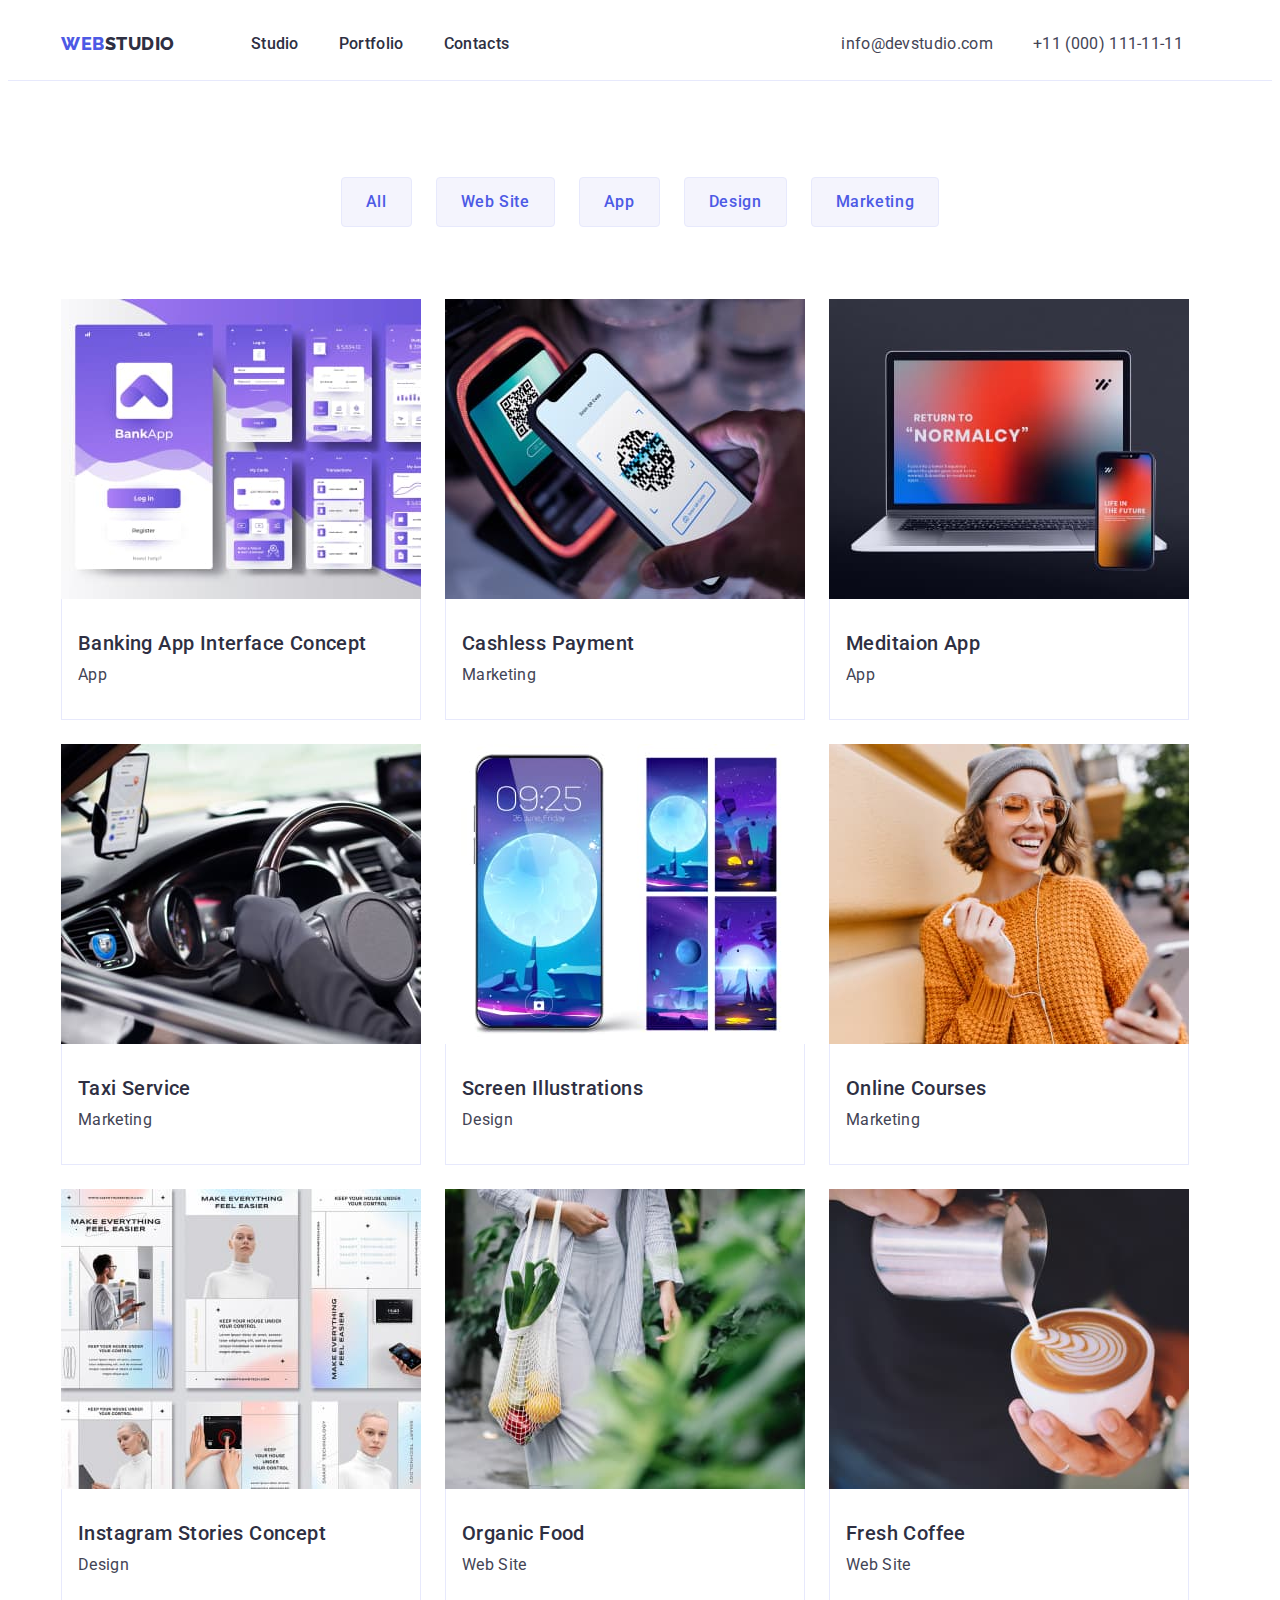
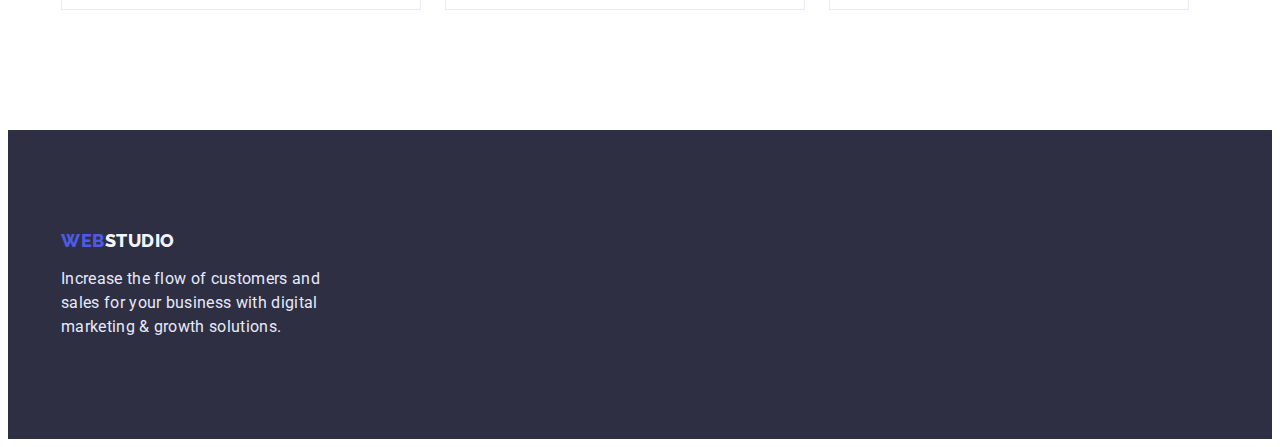
==== commit 173c826a: "upd" ====
--- a/portfolio.html
+++ b/portfolio.html
@@ -5,6 +5,13 @@
     <meta http-equiv="X-UA-Compatible" content="IE=edge" />
     <meta name="viewport" content="width=device-width, initial-scale=1.0" />
     <title>Portfolio</title>
+    <link
+      rel="stylesheet"
+      href="https://cdnjs.cloudflare.com/ajax/libs/modern-normalize/1.1.0/modern-normalize.min.css"
+      integrity="sha512-wpPYUAdjBVSE4KJnH1VR1HeZfpl1ub8YT/NKx4PuQ5NmX2tKuGu6U/JRp5y+Y8XG2tV+wKQpNHVUX03MfMFn9Q=="
+      crossorigin="anonymous"
+      referrerpolicy="no-referrer"
+    />
     <link rel="preconnect" href="https://fonts.googleapis.com" />
     <link rel="preconnect" href="https://fonts.gstatic.com" crossorigin />
     <link
--- a/css/styles.css
+++ b/css/styles.css
@@ -177,8 +177,10 @@
 
 .hero-btn:hover,
 .hero-btn:focus {
-  color: #4d5ae5;
-  background: #f4f4fd;
+  color: #ffffff;
+  background: #404bbf;
+  box-shadow: 0px 4px 4px rgba(0, 0, 0, 0.15);
+  border-radius: 4px;
 }
 /* Hero section */
 
@@ -277,8 +279,10 @@
 .section-third-item-container {
   display: flex;
   flex-direction: column;
+  justify-content: center;
+  align-items: center;
   background-color: var(--main-title-color);
-  padding: 32px 65px;
+  padding: 32px 15px;
 }
 
 /* Section third */
@@ -286,6 +290,7 @@
 /* footer */
 .footer {
   background: #2e2f42;
+  padding: 100px 0;
 }
 .footer-logo {
   font-family: "Raleway", sans-serif;
@@ -314,24 +319,25 @@
 .footer-container {
   display: flex;
   flex-direction: column;
-  padding: 100px 0px;
 }
 
 /* footer */
 
 /* Portfolio */
 
-.prt-section-first-container {
-}
-
 /*  Prt Section 1 */
+
+.portfolio-section-first {
+  padding-top: 96px;
+  padding-bottom: 120px;
+}
+
 .portfolio-section-first-list {
   display: flex;
   flex-direction: row;
   justify-content: center;
   gap: 24px;
-  padding-top: 96px;
-  padding-bottom: 72px;
+  margin-bottom: 72px;
 }
 
 .portfolio-btn {
@@ -379,7 +385,6 @@
   display: flex;
   flex-wrap: wrap;
   gap: 24px;
-  padding-bottom: 120px;
 }
 .portfolio-section-second-content {
   display: flex;
@@ -388,6 +393,7 @@
   background-color: #fff;
   padding: 32px 16px;
   border: 1px solid #e7e9fc;
+  border-top: 0;
 }
 
 .prtss-container {
